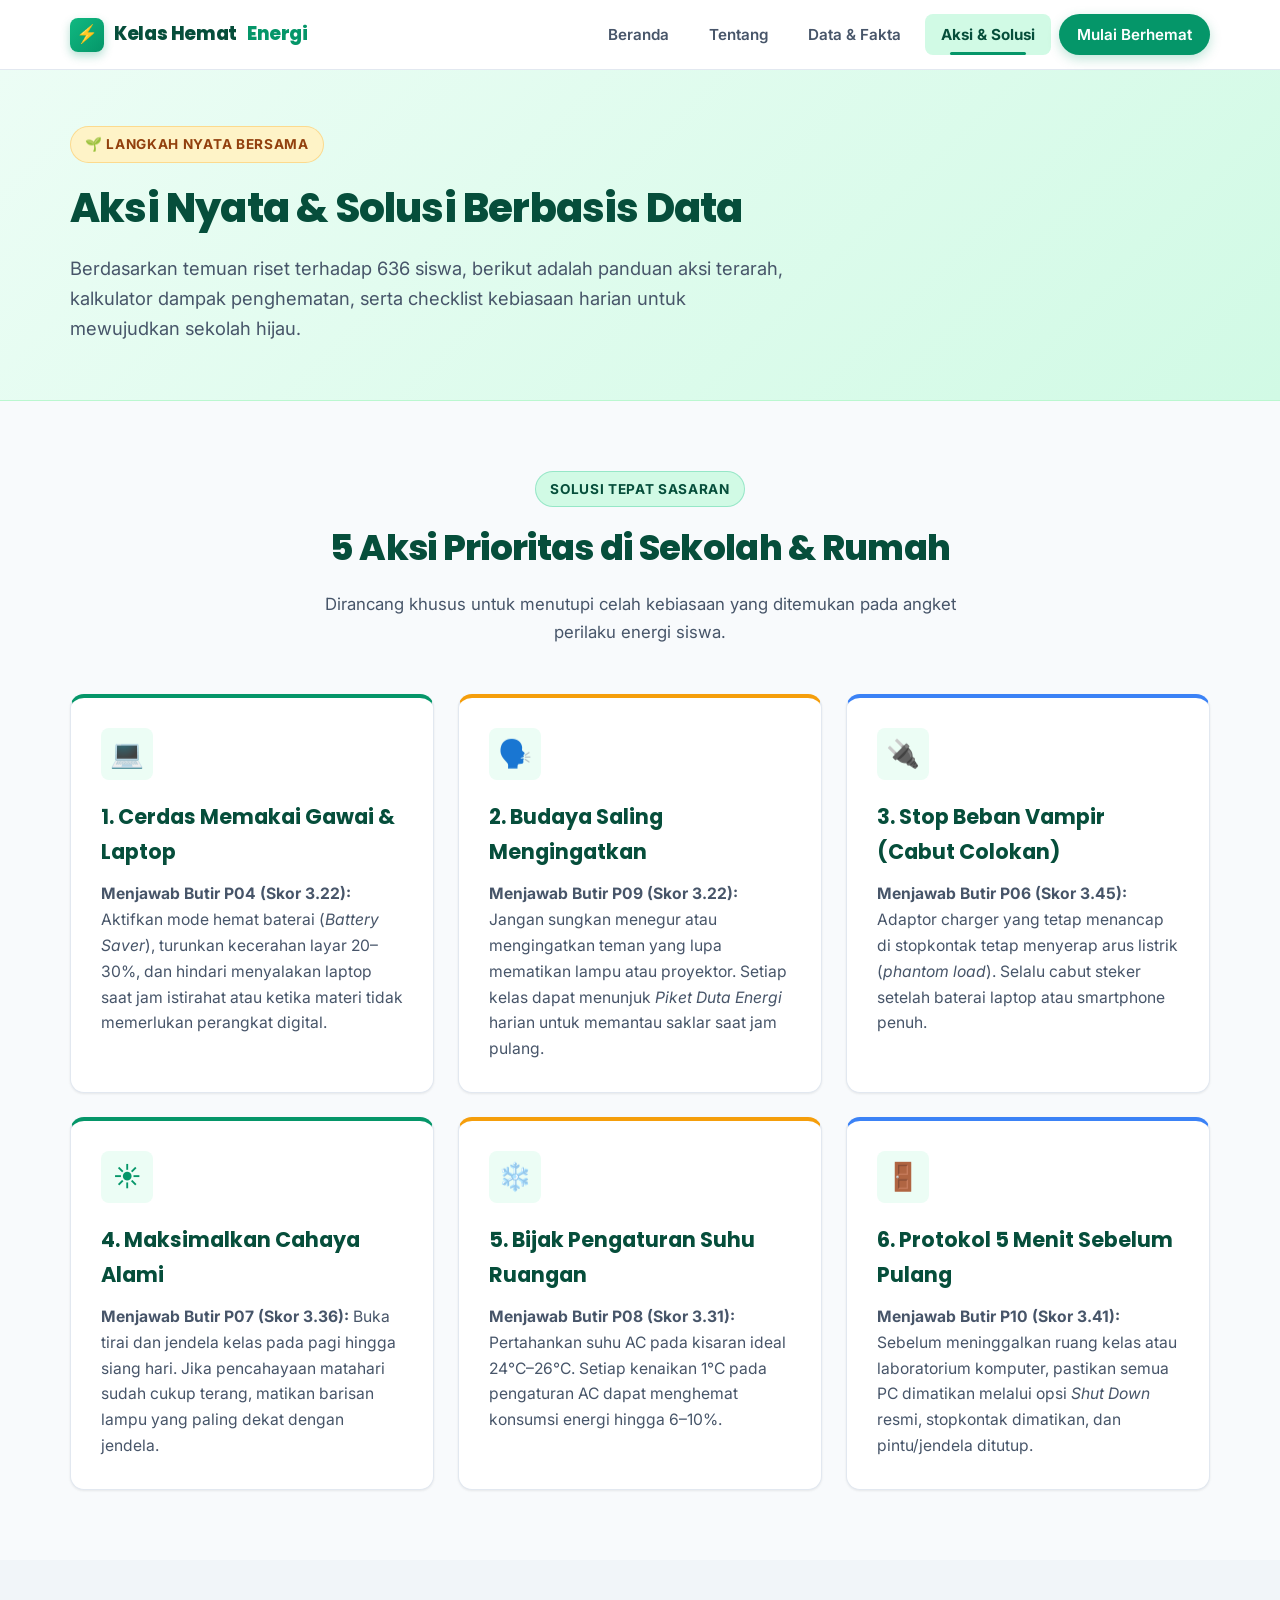
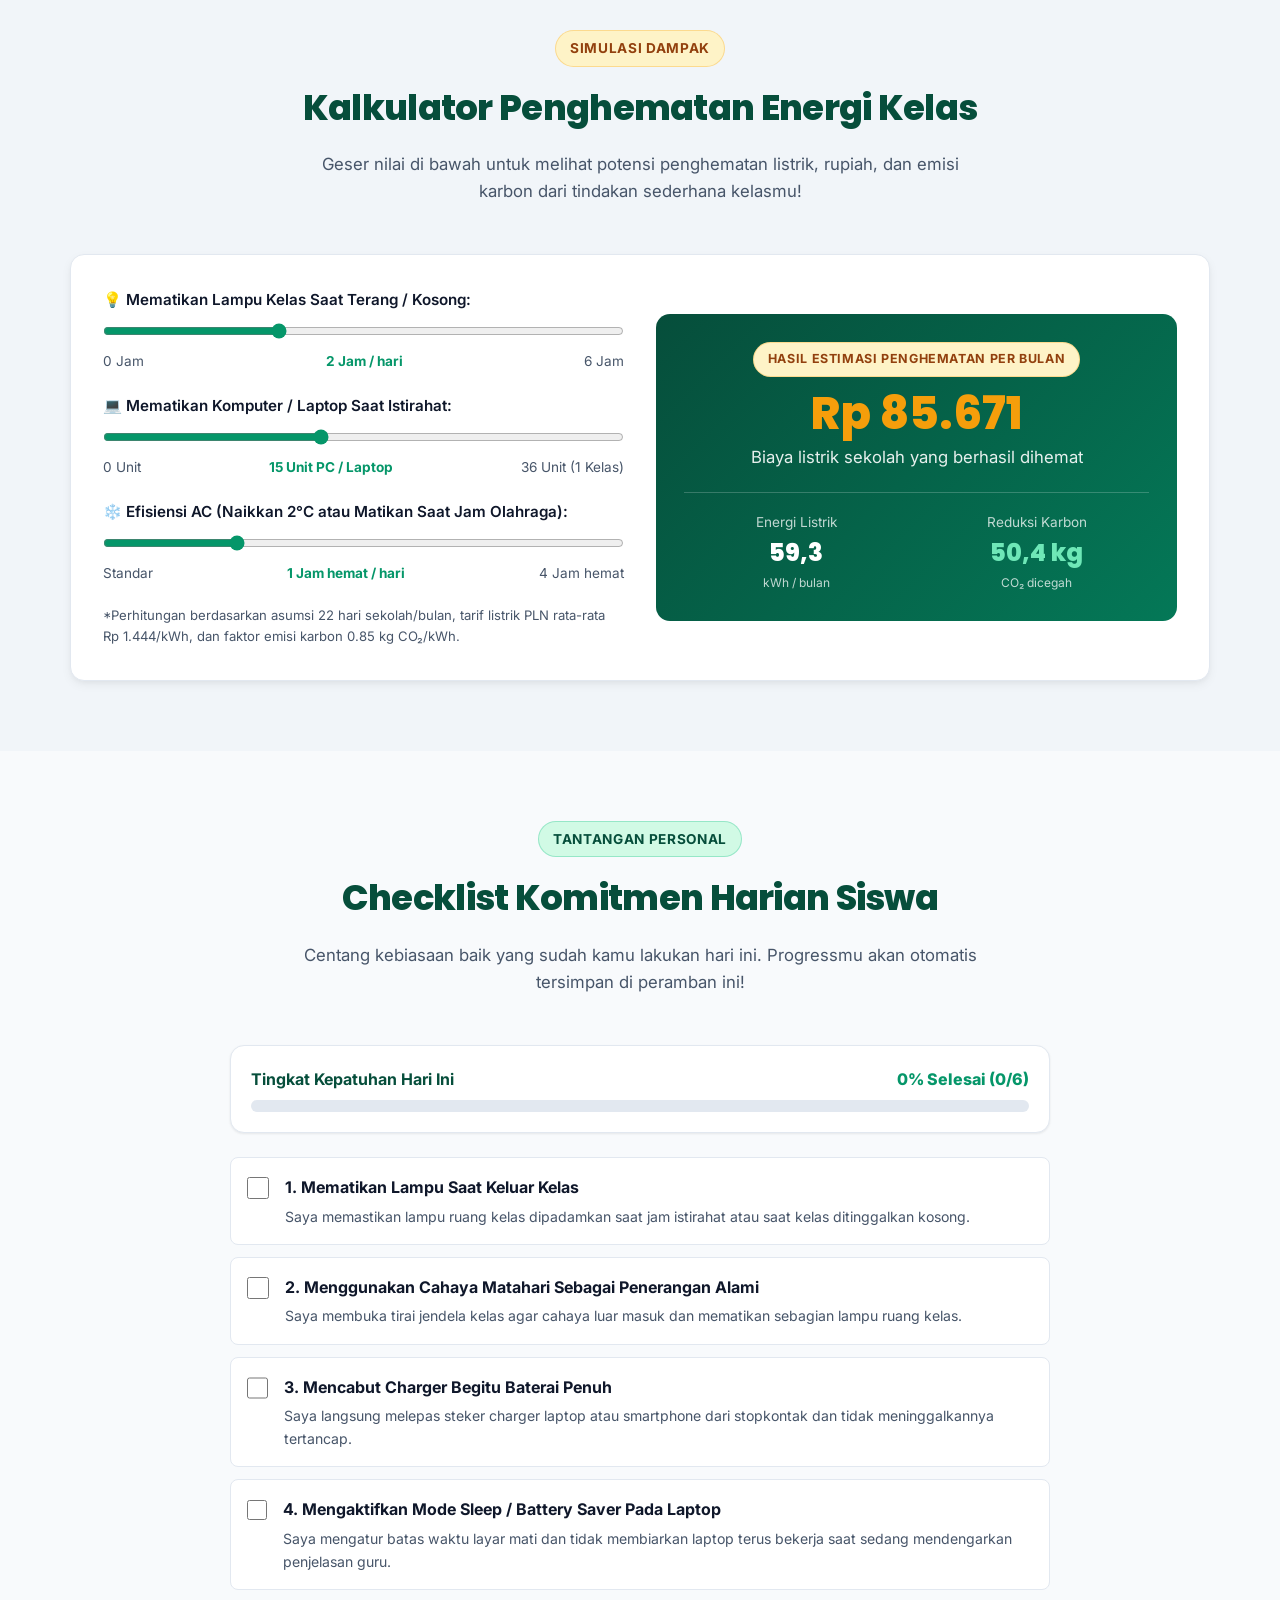
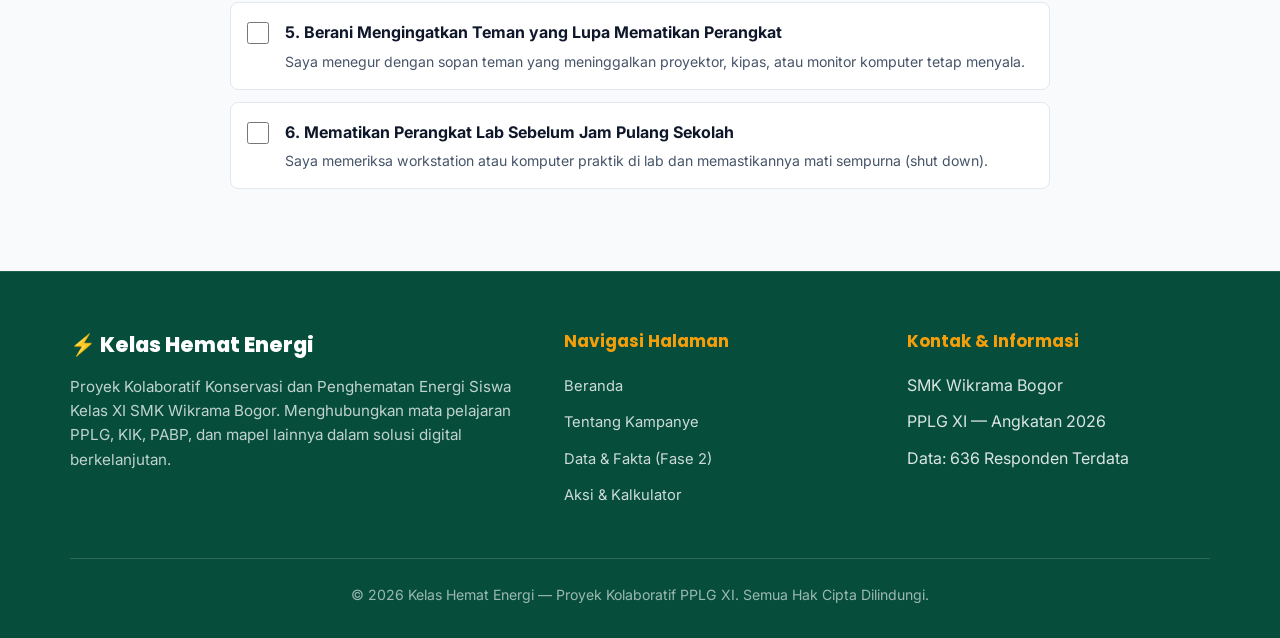
==== aksi.html @ db43626a "fase 2: integrasi visualisasi data angket dan upgrade UI/UX modern" ====
<!DOCTYPE html>
<html lang="id">
<head>
  <meta charset="UTF-8" />
  <meta name="viewport" content="width=device-width, initial-scale=1.0" />
  <title>Aksi & Solusi Nyata | Kelas Hemat Energi</title>
  <link rel="stylesheet" href="css/style.css" />
  <link rel="preconnect" href="https://fonts.googleapis.com" />
  <link rel="preconnect" href="https://fonts.gstatic.com" crossorigin />
  <link href="https://fonts.googleapis.com/css2?family=Poppins:wght@600;700;800&family=Inter:wght@400;500;600;700&display=swap" rel="stylesheet" />
</head>
<body>
  <!-- Header / Navbar -->
  <header class="navbar">
    <div class="container navbar-inner">
      <a href="index.html" class="logo">
        <span class="logo-badge">⚡</span>
        Kelas Hemat <span>Energi</span>
      </a>

      <button class="menu-toggle" id="menuToggle" aria-label="Buka navigasi" aria-expanded="false">☰</button>

      <nav class="nav-menu" id="navMenu">
        <a href="index.html">Beranda</a>
        <a href="tentang.html">Tentang</a>
        <a href="data.html">Data & Fakta</a>
        <a href="aksi.html" class="active">Aksi & Solusi</a>
        <a href="aksi.html" class="nav-cta">Mulai Berhemat</a>
      </nav>
    </div>
  </header>

  <main>
    <!-- Page Header -->
    <section class="page-header">
      <div class="container">
        <span class="badge badge-yellow" style="margin-bottom: 12px;">🌱 Langkah Nyata Bersama</span>
        <h1>Aksi Nyata & Solusi Berbasis Data</h1>
        <p>
          Berdasarkan temuan riset terhadap 636 siswa, berikut adalah panduan aksi terarah, kalkulator dampak penghematan, serta checklist kebiasaan harian untuk mewujudkan sekolah hijau.
        </p>
      </div>
    </section>

    <!-- Section 1: Rekomendasi Terarah Berbasis Data -->
    <section class="section">
      <div class="container">
        <div class="section-header">
          <span class="badge badge-green">Solusi Tepat Sasaran</span>
          <h2>5 Aksi Prioritas di Sekolah & Rumah</h2>
          <p>Dirancang khusus untuk menutupi celah kebiasaan yang ditemukan pada angket perilaku energi siswa.</p>
        </div>

        <div class="cards-grid">
          <!-- Card 1 (Fokus P04) -->
          <div class="card card-top-accent">
            <div class="card-icon">💻</div>
            <h3>1. Cerdas Memakai Gawai & Laptop</h3>
            <p>
              <strong>Menjawab Butir P04 (Skor 3.22):</strong> Aktifkan mode hemat baterai (<em>Battery Saver</em>), turunkan kecerahan layar 20–30%, dan hindari menyalakan laptop saat jam istirahat atau ketika materi tidak memerlukan perangkat digital.
            </p>
          </div>

          <!-- Card 2 (Fokus P09) -->
          <div class="card card-top-accent accent-yellow">
            <div class="card-icon">🗣️</div>
            <h3>2. Budaya Saling Mengingatkan</h3>
            <p>
              <strong>Menjawab Butir P09 (Skor 3.22):</strong> Jangan sungkan menegur atau mengingatkan teman yang lupa mematikan lampu atau proyektor. Setiap kelas dapat menunjuk <em>Piket Duta Energi</em> harian untuk memantau saklar saat jam pulang.
            </p>
          </div>

          <!-- Card 3 (Fokus P06) -->
          <div class="card card-top-accent accent-blue">
            <div class="card-icon">🔌</div>
            <h3>3. Stop Beban Vampir (Cabut Colokan)</h3>
            <p>
              <strong>Menjawab Butir P06 (Skor 3.45):</strong> Adaptor charger yang tetap menancap di stopkontak tetap menyerap arus listrik (<em>phantom load</em>). Selalu cabut steker setelah baterai laptop atau smartphone penuh.
            </p>
          </div>

          <!-- Card 4 (Fokus P07 & P03) -->
          <div class="card card-top-accent">
            <div class="card-icon">☀️</div>
            <h3>4. Maksimalkan Cahaya Alami</h3>
            <p>
              <strong>Menjawab Butir P07 (Skor 3.36):</strong> Buka tirai dan jendela kelas pada pagi hingga siang hari. Jika pencahayaan matahari sudah cukup terang, matikan barisan lampu yang paling dekat dengan jendela.
            </p>
          </div>

          <!-- Card 5 (Fokus P08) -->
          <div class="card card-top-accent accent-yellow">
            <div class="card-icon">❄️</div>
            <h3>5. Bijak Pengaturan Suhu Ruangan</h3>
            <p>
              <strong>Menjawab Butir P08 (Skor 3.31):</strong> Pertahankan suhu AC pada kisaran ideal 24°C–26°C. Setiap kenaikan 1°C pada pengaturan AC dapat menghemat konsumsi energi hingga 6–10%.
            </p>
          </div>

          <!-- Card 6 (Fokus P10 & Lab) -->
          <div class="card card-top-accent accent-blue">
            <div class="card-icon">🚪</div>
            <h3>6. Protokol 5 Menit Sebelum Pulang</h3>
            <p>
              <strong>Menjawab Butir P10 (Skor 3.41):</strong> Sebelum meninggalkan ruang kelas atau laboratorium komputer, pastikan semua PC dimatikan melalui opsi <em>Shut Down</em> resmi, stopkontak dimatikan, dan pintu/jendela ditutup.
            </p>
          </div>
        </div>
      </div>
    </section>

    <!-- Section 2: Interactive Energy Calculator -->
    <section class="section section-alt">
      <div class="container">
        <div class="section-header">
          <span class="badge badge-yellow">Simulasi Dampak</span>
          <h2>Kalkulator Penghematan Energi Kelas</h2>
          <p>Geser nilai di bawah untuk melihat potensi penghematan listrik, rupiah, dan emisi karbon dari tindakan sederhana kelasmu!</p>
        </div>

        <div class="calc-card">
          <div class="calc-grid">
            <!-- Controls Column -->
            <div>
              <div class="calc-input-group">
                <label for="calcLampu">
                  💡 Mematikan Lampu Kelas Saat Terang / Kosong:
                </label>
                <input type="range" id="calcLampu" min="0" max="6" value="2" step="1" />
                <div class="calc-range-val">
                  <span>0 Jam</span>
                  <span id="valLampu" class="font-bold" style="color: var(--primary);">2 Jam / hari</span>
                  <span>6 Jam</span>
                </div>
              </div>

              <div class="calc-input-group">
                <label for="calcPC">
                  💻 Mematikan Komputer / Laptop Saat Istirahat:
                </label>
                <input type="range" id="calcPC" min="0" max="36" value="15" step="1" />
                <div class="calc-range-val">
                  <span>0 Unit</span>
                  <span id="valPC" class="font-bold" style="color: var(--primary);">15 Unit PC / Laptop</span>
                  <span>36 Unit (1 Kelas)</span>
                </div>
              </div>

              <div class="calc-input-group">
                <label for="calcAC">
                  ❄️ Efisiensi AC (Naikkan 2°C atau Matikan Saat Jam Olahraga):
                </label>
                <input type="range" id="calcAC" min="0" max="4" value="1" step="1" />
                <div class="calc-range-val">
                  <span>Standar</span>
                  <span id="valAC" class="font-bold" style="color: var(--primary);">1 Jam hemat / hari</span>
                  <span>4 Jam hemat</span>
                </div>
              </div>

              <p style="font-size: 0.82rem; color: var(--text-muted); margin-top: 14px;">
                *Perhitungan berdasarkan asumsi 22 hari sekolah/bulan, tarif listrik PLN rata-rata Rp 1.444/kWh, dan faktor emisi karbon 0.85 kg CO₂/kWh.
              </p>
            </div>

            <!-- Result Box -->
            <div class="calc-result-box">
              <span class="badge badge-yellow" style="font-size: 0.78rem;">Hasil Estimasi Penghematan Per Bulan</span>
              <div class="big-val" id="resRupiah">Rp 120.000</div>
              <p style="color: rgba(255,255,255,0.9); font-size: 1.05rem; margin-bottom: 20px;">Biaya listrik sekolah yang berhasil dihemat</p>

              <div style="display: grid; grid-template-columns: 1fr 1fr; gap: 16px; border-top: 1px solid rgba(255,255,255,0.2); padding-top: 18px;">
                <div>
                  <div style="font-size: 0.85rem; color: rgba(255,255,255,0.75);">Energi Listrik</div>
                  <div id="resKwh" style="font-family: var(--font-heading); font-size: 1.5rem; font-weight: 800; color: #fff;">83.1</div>
                  <div style="font-size: 0.75rem; color: rgba(255,255,255,0.75);">kWh / bulan</div>
                </div>
                <div>
                  <div style="font-size: 0.85rem; color: rgba(255,255,255,0.75);">Reduksi Karbon</div>
                  <div id="resCo2" style="font-family: var(--font-heading); font-size: 1.5rem; font-weight: 800; color: #6ee7b7;">70.6 kg</div>
                  <div style="font-size: 0.75rem; color: rgba(255,255,255,0.75);">CO₂ dicegah</div>
                </div>
              </div>
            </div>
          </div>
        </div>
      </div>
    </section>

    <!-- Section 3: Interactive Checklist Harian -->
    <section class="section">
      <div class="container" style="max-width: 820px;">
        <div class="section-header">
          <span class="badge badge-green">Tantangan Personal</span>
          <h2>Checklist Komitmen Harian Siswa</h2>
          <p>Centang kebiasaan baik yang sudah kamu lakukan hari ini. Progressmu akan otomatis tersimpan di peramban ini!</p>
        </div>

        <!-- Progress Tracker Bar -->
        <div style="background: var(--bg-card); padding: 20px; border-radius: var(--radius-md); border: 1px solid var(--border); box-shadow: var(--shadow-sm); margin-bottom: 24px;">
          <div style="display: flex; justify-content: space-between; align-items: center; margin-bottom: 8px;">
            <span style="font-weight: 700; color: var(--primary-dark);">Tingkat Kepatuhan Hari Ini</span>
            <span id="checklistPercent" style="font-weight: 800; color: var(--primary);">0% Selesai (0/6)</span>
          </div>
          <div style="background: #e2e8f0; height: 12px; border-radius: 999px; overflow: hidden;">
            <div id="checklistProgress" style="background: linear-gradient(90deg, #10b981, #059669); height: 100%; width: 0%; transition: width 0.4s ease;"></div>
          </div>
        </div>

        <!-- Checklist List -->
        <div class="checklist-item">
          <input type="checkbox" id="chk1" aria-label="Checklist 1" />
          <div class="checklist-text">
            <h4>1. Mematikan Lampu Saat Keluar Kelas</h4>
            <p>Saya memastikan lampu ruang kelas dipadamkan saat jam istirahat atau saat kelas ditinggalkan kosong.</p>
          </div>
        </div>

        <div class="checklist-item">
          <input type="checkbox" id="chk2" aria-label="Checklist 2" />
          <div class="checklist-text">
            <h4>2. Menggunakan Cahaya Matahari Sebagai Penerangan Alami</h4>
            <p>Saya membuka tirai jendela kelas agar cahaya luar masuk dan mematikan sebagian lampu ruang kelas.</p>
          </div>
        </div>

        <div class="checklist-item">
          <input type="checkbox" id="chk3" aria-label="Checklist 3" />
          <div class="checklist-text">
            <h4>3. Mencabut Charger Begitu Baterai Penuh</h4>
            <p>Saya langsung melepas steker charger laptop atau smartphone dari stopkontak dan tidak meninggalkannya tertancap.</p>
          </div>
        </div>

        <div class="checklist-item">
          <input type="checkbox" id="chk4" aria-label="Checklist 4" />
          <div class="checklist-text">
            <h4>4. Mengaktifkan Mode Sleep / Battery Saver Pada Laptop</h4>
            <p>Saya mengatur batas waktu layar mati dan tidak membiarkan laptop terus bekerja saat sedang mendengarkan penjelasan guru.</p>
          </div>
        </div>

        <div class="checklist-item">
          <input type="checkbox" id="chk5" aria-label="Checklist 5" />
          <div class="checklist-text">
            <h4>5. Berani Mengingatkan Teman yang Lupa Mematikan Perangkat</h4>
            <p>Saya menegur dengan sopan teman yang meninggalkan proyektor, kipas, atau monitor komputer tetap menyala.</p>
          </div>
        </div>

        <div class="checklist-item">
          <input type="checkbox" id="chk6" aria-label="Checklist 6" />
          <div class="checklist-text">
            <h4>6. Mematikan Perangkat Lab Sebelum Jam Pulang Sekolah</h4>
            <p>Saya memeriksa workstation atau komputer praktik di lab dan memastikannya mati sempurna (shut down).</p>
          </div>
        </div>
      </div>
    </section>
  </main>

  <!-- Footer -->
  <footer class="footer">
    <div class="container">
      <div class="footer-grid">
        <div class="footer-brand">
          <h3>⚡ Kelas Hemat Energi</h3>
          <p>
            Proyek Kolaboratif Konservasi dan Penghematan Energi Siswa Kelas XI SMK Wikrama Bogor.
            Menghubungkan mata pelajaran PPLG, KIK, PABP, dan mapel lainnya dalam solusi digital berkelanjutan.
          </p>
        </div>

        <div class="footer-links">
          <h4>Navigasi Halaman</h4>
          <ul>
            <li><a href="index.html">Beranda</a></li>
            <li><a href="tentang.html">Tentang Kampanye</a></li>
            <li><a href="data.html">Data & Fakta (Fase 2)</a></li>
            <li><a href="aksi.html">Aksi & Kalkulator</a></li>
          </ul>
        </div>

        <div class="footer-links">
          <h4>Kontak & Informasi</h4>
          <ul>
            <li><span style="opacity: 0.85;">SMK Wikrama Bogor</span></li>
            <li><span style="opacity: 0.85;">PPLG XI — Angkatan 2026</span></li>
            <li><span style="opacity: 0.85;">Data: 636 Responden Terdata</span></li>
          </ul>
        </div>
      </div>

      <div class="footer-bottom">
        <p>&copy; 2026 Kelas Hemat Energi — Proyek Kolaboratif PPLG XI. Semua Hak Cipta Dilindungi.</p>
      </div>
    </div>
  </footer>

  <!-- Scripts -->
  <script src="js/script.js"></script>
</body>
</html>
---- css/style.css ----
/* ==========================================================================
   KELAS HEMAT ENERGI - STYLE SYSTEM (FASE 2)
   Modern, Responsive & Accessible UI
   ========================================================================== */

:root {
  --primary: #059669;
  --primary-hover: #047857;
  --primary-dark: #064e3b;
  --primary-light: #d1fae5;
  --primary-ultra-light: #ecfdf5;

  --accent: #f59e0b;
  --accent-hover: #d97706;
  --accent-light: #fef3c7;

  --sangat-baik: #10b981;
  --baik: #3b82f6;
  --cukup: #f59e0b;
  --kurang: #ef4444;

  --bg-page: #f8fafc;
  --bg-card: #ffffff;
  --bg-surface: #f1f5f9;

  --text-main: #0f172a;
  --text-muted: #475569;
  --text-light: #94a3b8;
  --text-white: #ffffff;

  --border: #e2e8f0;
  --border-focus: #10b981;

  --radius-sm: 8px;
  --radius-md: 14px;
  --radius-lg: 20px;
  --radius-full: 9999px;

  --shadow-sm: 0 1px 3px rgba(0, 0, 0, 0.05), 0 1px 2px rgba(0, 0, 0, 0.03);
  --shadow-md: 0 4px 12px -2px rgba(0, 0, 0, 0.08), 0 2px 6px -2px rgba(0, 0, 0, 0.04);
  --shadow-lg: 0 12px 28px -4px rgba(0, 0, 0, 0.12), 0 4px 12px -2px rgba(0, 0, 0, 0.05);
  --shadow-glow: 0 0 25px rgba(16, 185, 129, 0.25);

  --font-heading: 'Poppins', -apple-system, BlinkMacSystemFont, 'Segoe UI', Roboto, sans-serif;
  --font-body: 'Inter', -apple-system, BlinkMacSystemFont, 'Segoe UI', Roboto, sans-serif;
  --transition: all 0.25s cubic-bezier(0.16, 1, 0.3, 1);
}

/* Base Reset */
*, *::before, *::after {
  box-sizing: border-box;
  margin: 0;
  padding: 0;
}

html {
  scroll-behavior: smooth;
}

body {
  font-family: var(--font-body);
  color: var(--text-main);
  background-color: var(--bg-page);
  line-height: 1.65;
  -webkit-font-smoothing: antialiased;
  min-height: 100vh;
  display: flex;
  flex-direction: column;
}

main {
  flex: 1;
}

img, svg {
  max-width: 100%;
  display: block;
}

a {
  color: inherit;
  text-decoration: none;
}

/* Layout Utilities */
.container {
  width: min(1140px, 92%);
  margin: 0 auto;
}

.text-center { text-align: center; }
.text-right { text-align: right; }
.text-muted { color: var(--text-muted); }
.font-bold { font-weight: 700; }

/* Navbar */
.navbar {
  position: sticky;
  top: 0;
  background: rgba(255, 255, 255, 0.94);
  backdrop-filter: blur(12px);
  -webkit-backdrop-filter: blur(12px);
  border-bottom: 1px solid var(--border);
  z-index: 1000;
  transition: var(--transition);
}

.navbar-inner {
  display: flex;
  align-items: center;
  justify-content: space-between;
  padding: 14px 0;
}

.logo {
  display: flex;
  align-items: center;
  gap: 10px;
  font-family: var(--font-heading);
  font-weight: 800;
  font-size: 1.15rem;
  color: var(--primary-dark);
  letter-spacing: -0.02em;
}

.logo-badge {
  display: inline-flex;
  align-items: center;
  justify-content: center;
  width: 34px;
  height: 34px;
  background: linear-gradient(135deg, #10b981, #059669);
  color: #fff;
  border-radius: var(--radius-sm);
  font-size: 1.1rem;
  box-shadow: 0 4px 10px rgba(5, 150, 105, 0.3);
}

.logo span {
  color: var(--primary);
}

.nav-menu {
  display: flex;
  align-items: center;
  gap: 8px;
}

.nav-menu a {
  font-weight: 600;
  font-size: 0.95rem;
  color: var(--text-muted);
  padding: 8px 16px;
  border-radius: var(--radius-sm);
  transition: var(--transition);
  position: relative;
}

.nav-menu a:hover {
  color: var(--primary-dark);
  background: var(--primary-ultra-light);
}

.nav-menu a.active {
  color: var(--primary-dark);
  background: var(--primary-light);
  font-weight: 700;
}

.nav-menu a.active::after {
  content: '';
  position: absolute;
  bottom: 0px;
  left: 20%;
  right: 20%;
  height: 3px;
  background: var(--primary);
  border-radius: var(--radius-full);
}

.nav-cta {
  background: var(--primary) !important;
  color: #fff !important;
  padding: 8px 18px !important;
  border-radius: var(--radius-full) !important;
  box-shadow: 0 4px 12px rgba(5, 150, 105, 0.25);
}

.nav-cta:hover {
  background: var(--primary-hover) !important;
  transform: translateY(-1px);
}

.menu-toggle {
  display: none;
  background: transparent;
  border: none;
  font-size: 1.6rem;
  color: var(--text-main);
  cursor: pointer;
  padding: 4px;
  border-radius: var(--radius-sm);
}

/* Buttons & Badges */
.btn {
  display: inline-flex;
  align-items: center;
  justify-content: center;
  gap: 8px;
  padding: 12px 24px;
  border-radius: var(--radius-md);
  font-family: var(--font-heading);
  font-weight: 700;
  font-size: 0.98rem;
  cursor: pointer;
  transition: var(--transition);
  border: 2px solid transparent;
}

.btn:active {
  transform: scale(0.98);
}

.btn-primary {
  background: var(--accent);
  color: var(--primary-dark);
  box-shadow: 0 4px 14px rgba(245, 158, 11, 0.35);
}

.btn-primary:hover {
  background: var(--accent-hover);
  color: #fff;
  transform: translateY(-2px);
  box-shadow: 0 6px 20px rgba(245, 158, 11, 0.45);
}

.btn-secondary {
  background: var(--primary);
  color: #fff;
  box-shadow: 0 4px 14px rgba(5, 150, 105, 0.35);
}

.btn-secondary:hover {
  background: var(--primary-hover);
  transform: translateY(-2px);
}

.btn-outline {
  border-color: rgba(255, 255, 255, 0.85);
  color: #fff;
  background: rgba(255, 255, 255, 0.1);
  backdrop-filter: blur(4px);
}

.btn-outline:hover {
  background: #fff;
  color: var(--primary-dark);
  transform: translateY(-2px);
}

.btn-outline-dark {
  border-color: var(--border);
  color: var(--text-main);
  background: var(--bg-card);
}

.btn-outline-dark:hover {
  border-color: var(--primary);
  color: var(--primary);
  background: var(--primary-ultra-light);
}

.badge {
  display: inline-flex;
  align-items: center;
  gap: 6px;
  padding: 6px 14px;
  border-radius: var(--radius-full);
  font-size: 0.85rem;
  font-weight: 700;
  text-transform: uppercase;
  letter-spacing: 0.05em;
}

.badge-yellow {
  background: var(--accent-light);
  color: #92400e;
  border: 1px solid rgba(245, 158, 11, 0.3);
}

.badge-green {
  background: var(--primary-light);
  color: var(--primary-dark);
  border: 1px solid rgba(16, 185, 129, 0.3);
}

.badge-blue {
  background: #dbeafe;
  color: #1e40af;
}

.badge-red {
  background: #fee2e2;
  color: #991b1b;
}

/* Hero Section */
.hero {
  position: relative;
  background: linear-gradient(135deg, #064e3b 0%, #047857 60%, #059669 100%);
  color: var(--text-white);
  padding: 80px 0 90px;
  overflow: hidden;
}

.hero::before {
  content: '';
  position: absolute;
  top: -20%;
  right: -10%;
  width: 500px;
  height: 500px;
  background: radial-gradient(circle, rgba(254, 240, 138, 0.15) 0%, rgba(254, 240, 138, 0) 70%);
  border-radius: 50%;
  pointer-events: none;
}

.hero-inner {
  display: grid;
  grid-template-columns: 1.15fr 0.85fr;
  gap: 48px;
  align-items: center;
  position: relative;
  z-index: 2;
}

.hero h1 {
  font-family: var(--font-heading);
  font-size: clamp(2.2rem, 4.2vw, 3.4rem);
  font-weight: 800;
  line-height: 1.18;
  letter-spacing: -0.03em;
  margin: 16px 0 20px;
}

.hero h1 span {
  color: var(--accent);
  text-shadow: 0 0 25px rgba(245, 158, 11, 0.35);
}

.hero p {
  font-size: 1.1rem;
  color: rgba(255, 255, 255, 0.9);
  line-height: 1.7;
  margin-bottom: 28px;
}

.hero-buttons {
  display: flex;
  gap: 14px;
  flex-wrap: wrap;
}

.hero-image {
  position: relative;
  border-radius: var(--radius-lg);
  overflow: hidden;
  box-shadow: var(--shadow-lg);
  border: 3px solid rgba(255, 255, 255, 0.2);
  background: rgba(255, 255, 255, 0.05);
  backdrop-filter: blur(8px);
  transition: var(--transition);
}

.hero-image:hover {
  transform: translateY(-4px);
  box-shadow: 0 20px 40px rgba(0, 0, 0, 0.3);
}

.hero-image img, .hero-image svg {
  width: 100%;
  height: auto;
  object-fit: cover;
}

/* Quick Stats Bar */
.quick-stats-bar {
  background: var(--bg-card);
  margin-top: -35px;
  position: relative;
  z-index: 10;
  border-radius: var(--radius-md);
  box-shadow: var(--shadow-md);
  border: 1px solid var(--border);
  padding: 24px;
}

.quick-stats-grid {
  display: grid;
  grid-template-columns: repeat(4, 1fr);
  gap: 20px;
  divide-x: 1px solid var(--border);
}

.quick-stat-item {
  display: flex;
  align-items: center;
  gap: 16px;
  padding: 0 16px;
}

.quick-stat-icon {
  width: 48px;
  height: 48px;
  border-radius: var(--radius-sm);
  display: flex;
  align-items: center;
  justify-content: center;
  font-size: 1.5rem;
  background: var(--primary-ultra-light);
  color: var(--primary);
  flex-shrink: 0;
}

.quick-stat-data .val {
  font-family: var(--font-heading);
  font-size: 1.5rem;
  font-weight: 800;
  color: var(--text-main);
  line-height: 1.2;
}

.quick-stat-data .lbl {
  font-size: 0.85rem;
  color: var(--text-muted);
  font-weight: 500;
}

/* Standard Section */
.section {
  padding: 70px 0;
}

.section-alt {
  background-color: var(--bg-surface);
}

.section-header {
  text-align: center;
  max-width: 680px;
  margin: 0 auto 48px;
}

.section-header h2 {
  font-family: var(--font-heading);
  font-size: 2.2rem;
  font-weight: 800;
  color: var(--primary-dark);
  margin: 12px 0 14px;
  letter-spacing: -0.02em;
}

.section-header p {
  color: var(--text-muted);
  font-size: 1.05rem;
}

/* Cards & Grids */
.cards-grid {
  display: grid;
  grid-template-columns: repeat(3, 1fr);
  gap: 24px;
}

.card {
  background: var(--bg-card);
  border-radius: var(--radius-md);
  padding: 30px;
  border: 1px solid var(--border);
  box-shadow: var(--shadow-sm);
  transition: var(--transition);
  position: relative;
  display: flex;
  flex-direction: column;
}

.card:hover {
  transform: translateY(-4px);
  box-shadow: var(--shadow-lg);
  border-color: rgba(16, 185, 129, 0.4);
}

.card-top-accent {
  border-top: 4px solid var(--primary);
}

.card-top-accent.accent-yellow { border-top-color: var(--accent); }
.card-top-accent.accent-blue { border-top-color: var(--baik); }

.card-icon {
  width: 52px;
  height: 52px;
  border-radius: var(--radius-sm);
  background: var(--primary-ultra-light);
  color: var(--primary);
  display: flex;
  align-items: center;
  justify-content: center;
  font-size: 1.7rem;
  margin-bottom: 20px;
}

.card h3 {
  font-family: var(--font-heading);
  font-size: 1.3rem;
  color: var(--primary-dark);
  margin-bottom: 12px;
  font-weight: 700;
}

.card p {
  color: var(--text-muted);
  font-size: 0.98rem;
  line-height: 1.65;
}

/* Page Header (Subpages) */
.page-header {
  background: linear-gradient(135deg, #ecfdf5 0%, #d1fae5 100%);
  border-bottom: 1px solid #bbf7d0;
  padding: 56px 0;
  position: relative;
}

.page-header h1 {
  font-family: var(--font-heading);
  font-size: 2.5rem;
  color: var(--primary-dark);
  font-weight: 800;
  letter-spacing: -0.02em;
  margin-bottom: 12px;
}

.page-header p {
  font-size: 1.15rem;
  color: var(--text-muted);
  max-width: 720px;
}

/* Tabs Component */
.tabs-nav {
  display: flex;
  gap: 10px;
  border-bottom: 2px solid var(--border);
  margin-bottom: 32px;
  overflow-x: auto;
  padding-bottom: 2px;
  scrollbar-width: thin;
}

.tab-btn {
  display: inline-flex;
  align-items: center;
  gap: 8px;
  padding: 12px 20px;
  background: transparent;
  border: none;
  font-family: var(--font-heading);
  font-size: 0.95rem;
  font-weight: 600;
  color: var(--text-muted);
  cursor: pointer;
  border-radius: var(--radius-sm) var(--radius-sm) 0 0;
  position: relative;
  white-space: nowrap;
  transition: var(--transition);
}

.tab-btn:hover {
  color: var(--primary-dark);
  background: var(--primary-ultra-light);
}

.tab-btn.active {
  color: var(--primary);
  font-weight: 700;
}

.tab-btn.active::after {
  content: '';
  position: absolute;
  bottom: -2px;
  left: 0;
  right: 0;
  height: 3px;
  background: var(--primary);
  border-radius: var(--radius-full);
}

.tab-pane {
  display: none;
  animation: fadeIn 0.3s ease;
}

.tab-pane.active {
  display: block;
}

@keyframes fadeIn {
  from { opacity: 0; transform: translateY(6px); }
  to { opacity: 1; transform: translateY(0); }
}

/* Likert Distribution Bar */
.likert-bar-container {
  margin-top: 14px;
}

.likert-bar {
  display: flex;
  height: 18px;
  border-radius: var(--radius-full);
  overflow: hidden;
  background: #e2e8f0;
  box-shadow: inset 0 1px 2px rgba(0,0,0,0.1);
}

.likert-segment {
  height: 100%;
  transition: width 0.5s ease;
  position: relative;
}

.seg-1 { background-color: var(--kurang); }
.seg-2 { background-color: var(--cukup); }
.seg-3 { background-color: var(--baik); }
.seg-4 { background-color: var(--sangat-baik); }

.likert-legend {
  display: flex;
  gap: 16px;
  flex-wrap: wrap;
  margin-top: 10px;
  font-size: 0.8rem;
  color: var(--text-muted);
}

.likert-legend-item {
  display: flex;
  align-items: center;
  gap: 6px;
}

.legend-dot {
  width: 10px;
  height: 10px;
  border-radius: 50%;
  display: inline-block;
}

/* Butir Card */
.butir-card {
  background: var(--bg-card);
  border-radius: var(--radius-md);
  padding: 24px;
  border: 1px solid var(--border);
  box-shadow: var(--shadow-sm);
  margin-bottom: 20px;
  transition: var(--transition);
}

.butir-card:hover {
  border-color: rgba(5, 150, 105, 0.4);
  box-shadow: var(--shadow-md);
}

.butir-card-header {
  display: flex;
  justify-content: space-between;
  align-items: flex-start;
  gap: 16px;
  margin-bottom: 12px;
}

.butir-code {
  font-family: var(--font-heading);
  font-weight: 800;
  font-size: 0.9rem;
  padding: 4px 10px;
  background: var(--primary-ultra-light);
  color: var(--primary-dark);
  border-radius: var(--radius-sm);
  border: 1px solid var(--primary-light);
}

.butir-title {
  font-weight: 700;
  font-size: 1.1rem;
  color: var(--text-main);
  flex: 1;
}

.butir-score {
  text-align: right;
  flex-shrink: 0;
}

.butir-score .score-num {
  font-family: var(--font-heading);
  font-size: 1.45rem;
  font-weight: 800;
  color: var(--primary-dark);
  line-height: 1;
}

.butir-score .score-cat {
  font-size: 0.75rem;
  font-weight: 700;
  text-transform: uppercase;
}

.butir-question {
  color: var(--text-muted);
  font-size: 0.95rem;
  font-style: italic;
  margin-bottom: 14px;
  padding-left: 12px;
  border-left: 3px solid var(--primary-light);
}

/* Data Table */
.table-wrapper {
  background: var(--bg-card);
  border-radius: var(--radius-md);
  border: 1px solid var(--border);
  overflow-x: auto;
  box-shadow: var(--shadow-sm);
}

.data-table {
  width: 100%;
  border-collapse: collapse;
  text-align: left;
  font-size: 0.92rem;
}

.data-table th {
  background: var(--bg-surface);
  color: var(--text-main);
  font-weight: 700;
  padding: 14px 16px;
  border-bottom: 2px solid var(--border);
  white-space: nowrap;
}

.data-table td {
  padding: 14px 16px;
  border-bottom: 1px solid var(--border);
  color: var(--text-muted);
  vertical-align: middle;
}

.data-table tr:hover td {
  background-color: var(--primary-ultra-light);
}

.data-table tr:last-child td {
  border-bottom: none;
}

/* Search Box & Controls */
.controls-bar {
  display: flex;
  justify-content: space-between;
  align-items: center;
  gap: 16px;
  margin-bottom: 20px;
  flex-wrap: wrap;
}

.search-box {
  position: relative;
  flex: 1;
  max-width: 380px;
}

.search-box input {
  width: 100%;
  padding: 10px 16px 10px 38px;
  border: 1px solid var(--border);
  border-radius: var(--radius-sm);
  font-family: var(--font-body);
  font-size: 0.92rem;
  outline: none;
  transition: var(--transition);
}

.search-box input:focus {
  border-color: var(--primary);
  box-shadow: 0 0 0 3px rgba(16, 185, 129, 0.15);
}

.search-icon {
  position: absolute;
  left: 12px;
  top: 50%;
  transform: translateY(-50%);
  color: var(--text-light);
  font-size: 1rem;
}

.select-box select {
  padding: 10px 16px;
  border: 1px solid var(--border);
  border-radius: var(--radius-sm);
  background: var(--bg-card);
  font-family: var(--font-body);
  font-size: 0.92rem;
  color: var(--text-main);
  outline: none;
}

/* Insight Callout */
.insight-callout {
  background: linear-gradient(135deg, #f0fdf4 0%, #dcfce7 100%);
  border-left: 5px solid var(--primary);
  padding: 20px 24px;
  border-radius: 0 var(--radius-sm) var(--radius-sm) 0;
  margin-bottom: 24px;
  color: var(--primary-dark);
}

.insight-callout h4 {
  font-family: var(--font-heading);
  font-size: 1.1rem;
  margin-bottom: 6px;
  display: flex;
  align-items: center;
  gap: 8px;
}

.insight-callout p {
  color: var(--text-muted);
  font-size: 0.95rem;
}

/* Calculator & Action Cards */
.calc-card {
  background: var(--bg-card);
  border-radius: var(--radius-md);
  padding: 32px;
  border: 1px solid var(--border);
  box-shadow: var(--shadow-md);
}

.calc-grid {
  display: grid;
  grid-template-columns: 1fr 1fr;
  gap: 32px;
  align-items: center;
}

.calc-input-group {
  margin-bottom: 20px;
}

.calc-input-group label {
  display: block;
  font-weight: 600;
  font-size: 0.95rem;
  margin-bottom: 8px;
  color: var(--text-main);
}

.calc-input-group input[type="range"] {
  width: 100%;
  accent-color: var(--primary);
}

.calc-range-val {
  display: flex;
  justify-content: space-between;
  font-size: 0.85rem;
  color: var(--text-muted);
  margin-top: 4px;
}

.calc-result-box {
  background: linear-gradient(135deg, #064e3b, #047857);
  color: #fff;
  padding: 28px;
  border-radius: var(--radius-md);
  text-align: center;
}

.calc-result-box .big-val {
  font-family: var(--font-heading);
  font-size: 2.8rem;
  font-weight: 800;
  color: var(--accent);
  line-height: 1.1;
  margin: 12px 0 6px;
}

/* Checklist Items */
.checklist-item {
  display: flex;
  align-items: flex-start;
  gap: 16px;
  padding: 16px;
  background: var(--bg-card);
  border: 1px solid var(--border);
  border-radius: var(--radius-sm);
  margin-bottom: 12px;
  transition: var(--transition);
  cursor: pointer;
}

.checklist-item:hover {
  background: var(--primary-ultra-light);
  border-color: rgba(16, 185, 129, 0.4);
}

.checklist-item.checked {
  background: #f0fdf4;
  border-color: var(--primary);
}

.checklist-item input[type="checkbox"] {
  width: 22px;
  height: 22px;
  accent-color: var(--primary);
  margin-top: 3px;
  cursor: pointer;
}

.checklist-text h4 {
  font-size: 1rem;
  font-weight: 700;
  margin-bottom: 4px;
  color: var(--text-main);
}

.checklist-item.checked .checklist-text h4 {
  text-decoration: line-through;
  color: var(--text-muted);
}

.checklist-text p {
  font-size: 0.88rem;
  color: var(--text-muted);
}

/* Footer */
.footer {
  background: var(--primary-dark);
  color: #fff;
  padding: 56px 0 32px;
  margin-top: auto;
  border-top: 1px solid rgba(255, 255, 255, 0.1);
}

.footer-grid {
  display: grid;
  grid-template-columns: 1.5fr 1fr 1fr;
  gap: 40px;
  margin-bottom: 40px;
}

.footer-brand h3 {
  font-family: var(--font-heading);
  font-size: 1.3rem;
  font-weight: 800;
  color: #fff;
  margin-bottom: 12px;
  display: flex;
  align-items: center;
  gap: 8px;
}

.footer-brand p {
  color: rgba(255, 255, 255, 0.75);
  font-size: 0.95rem;
  line-height: 1.6;
}

.footer-links h4 {
  font-family: var(--font-heading);
  font-size: 1.05rem;
  margin-bottom: 16px;
  color: var(--accent);
}

.footer-links ul {
  list-style: none;
}

.footer-links li {
  margin-bottom: 10px;
}

.footer-links a {
  color: rgba(255, 255, 255, 0.8);
  font-size: 0.92rem;
  transition: var(--transition);
}

.footer-links a:hover {
  color: #fff;
  padding-left: 4px;
}

.footer-bottom {
  border-top: 1px solid rgba(255, 255, 255, 0.15);
  padding-top: 24px;
  text-align: center;
  font-size: 0.88rem;
  color: rgba(255, 255, 255, 0.6);
}

/* Responsive Breakpoints */
@media (max-width: 992px) {
  .hero-inner {
    grid-template-columns: 1fr;
    text-align: center;
    gap: 36px;
  }
  .hero-buttons {
    justify-content: center;
  }
  .quick-stats-grid {
    grid-template-columns: repeat(2, 1fr);
  }
  .cards-grid {
    grid-template-columns: repeat(2, 1fr);
  }
  .calc-grid {
    grid-template-columns: 1fr;
  }
  .footer-grid {
    grid-template-columns: 1fr;
    gap: 28px;
  }
}

@media (max-width: 768px) {
  .menu-toggle {
    display: block;
  }
  .nav-menu {
    display: none;
    position: absolute;
    top: 100%;
    left: 0;
    right: 0;
    background: var(--bg-card);
    flex-direction: column;
    padding: 20px;
    border-bottom: 1px solid var(--border);
    box-shadow: var(--shadow-lg);
    gap: 6px;
  }
  .nav-menu.show {
    display: flex;
  }
  .nav-menu a {
    width: 100%;
    text-align: left;
    padding: 12px 16px;
  }
  .nav-cta {
    text-align: center !important;
  }
  .quick-stats-grid {
    grid-template-columns: 1fr;
  }
  .cards-grid {
    grid-template-columns: 1fr;
  }
  .section {
    padding: 50px 0;
  }
  .page-header {
    padding: 40px 0;
  }
}
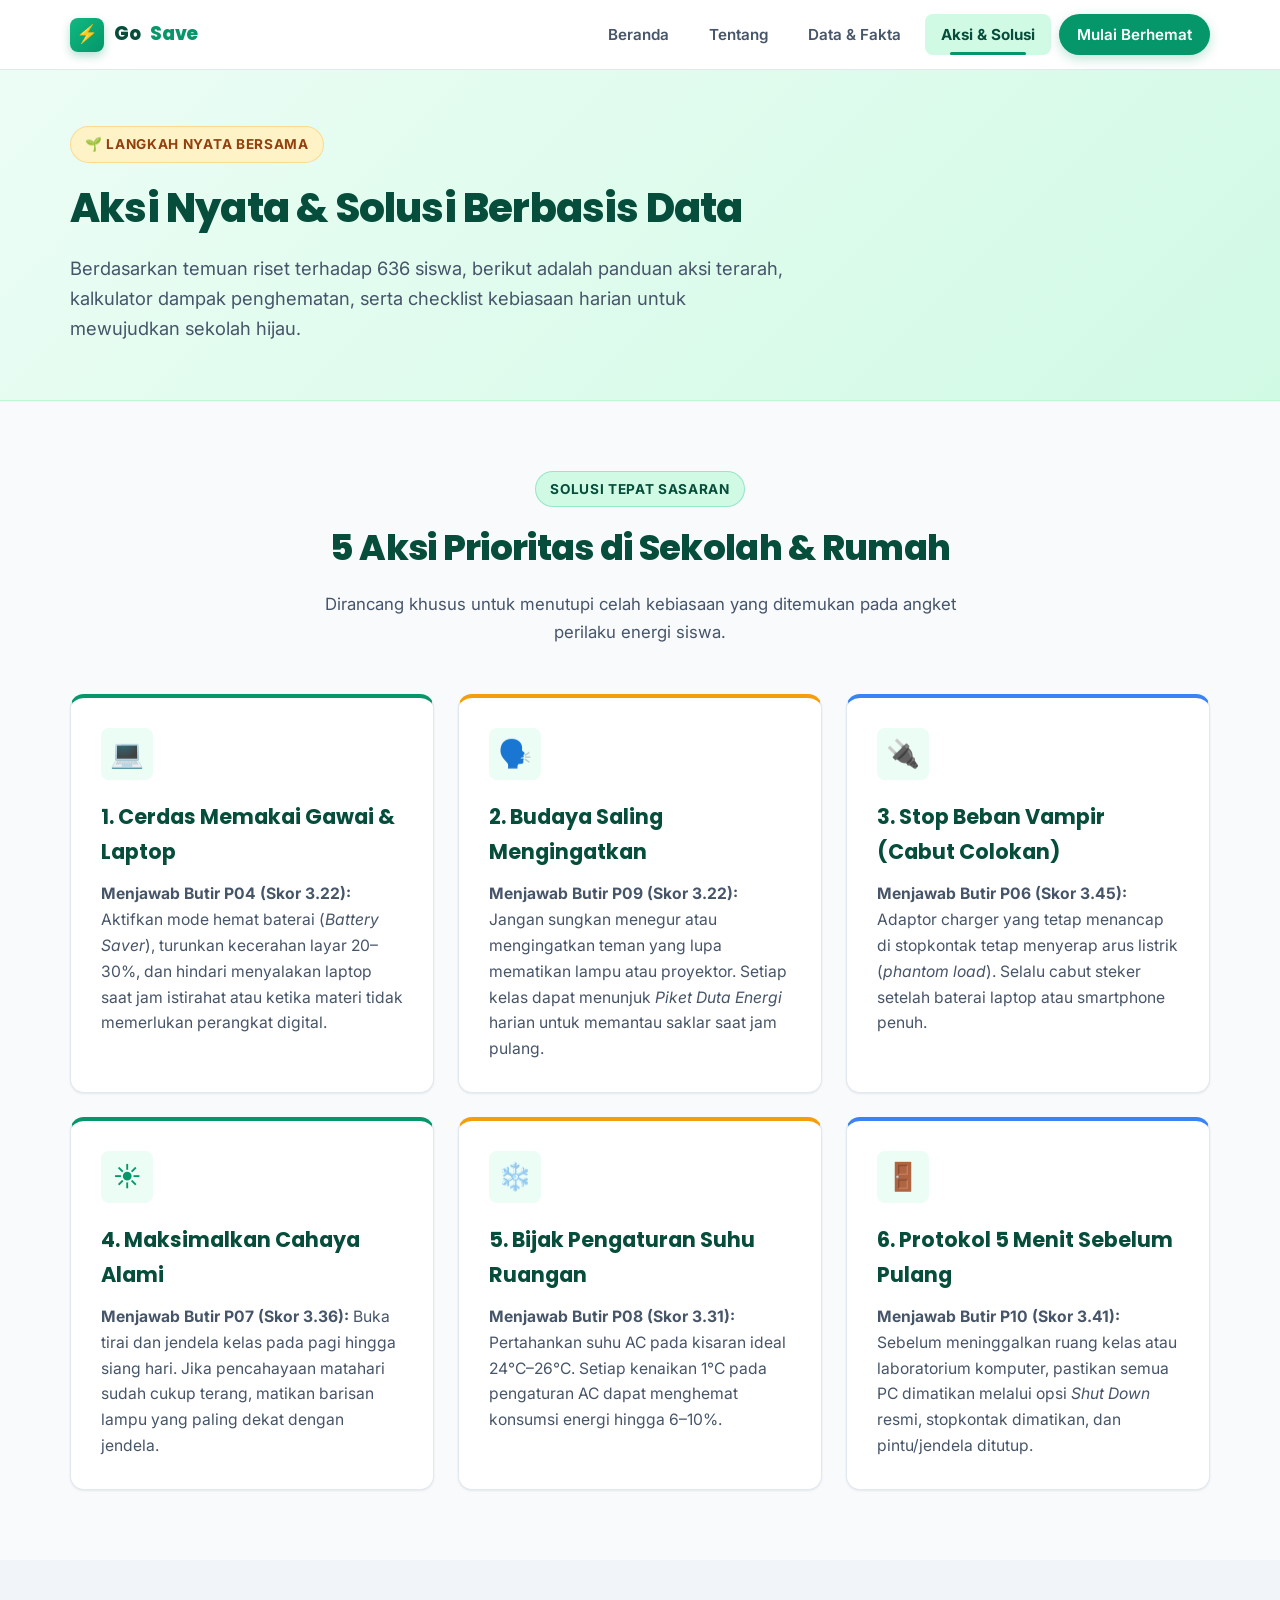
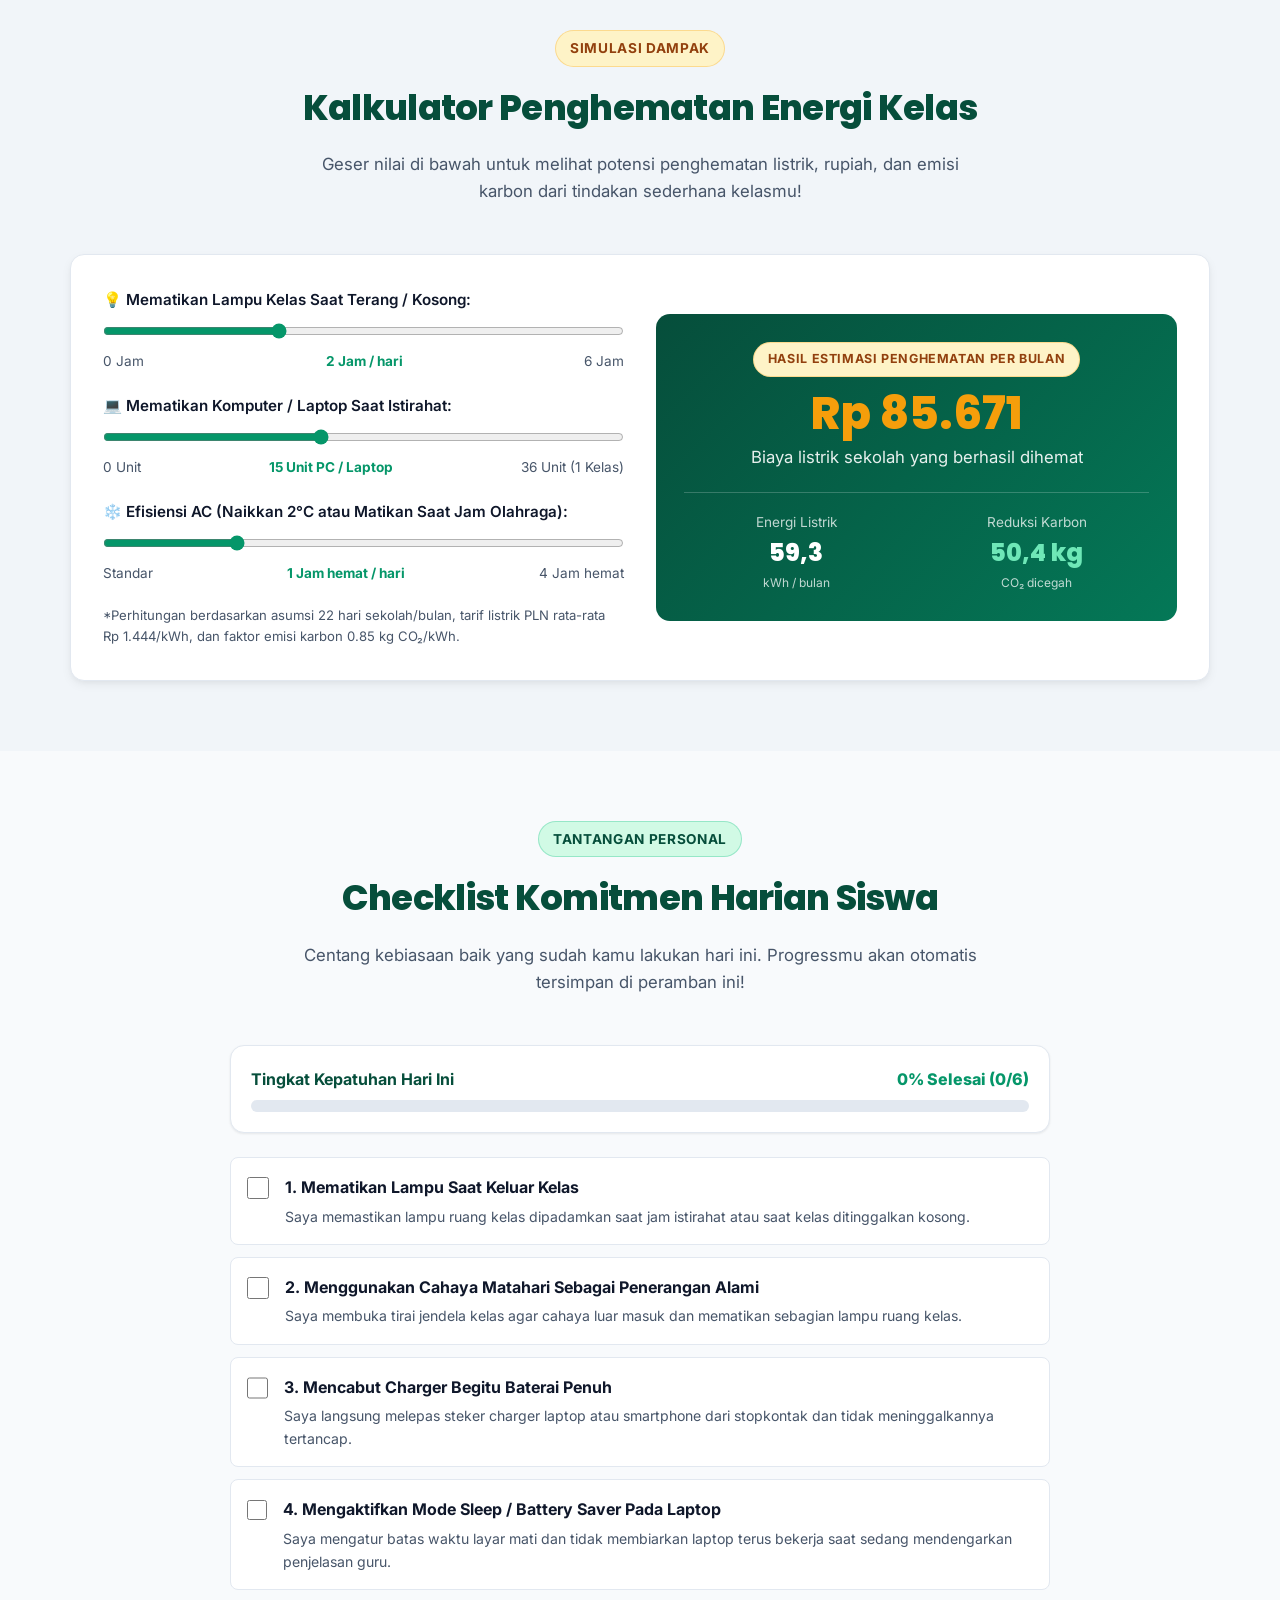
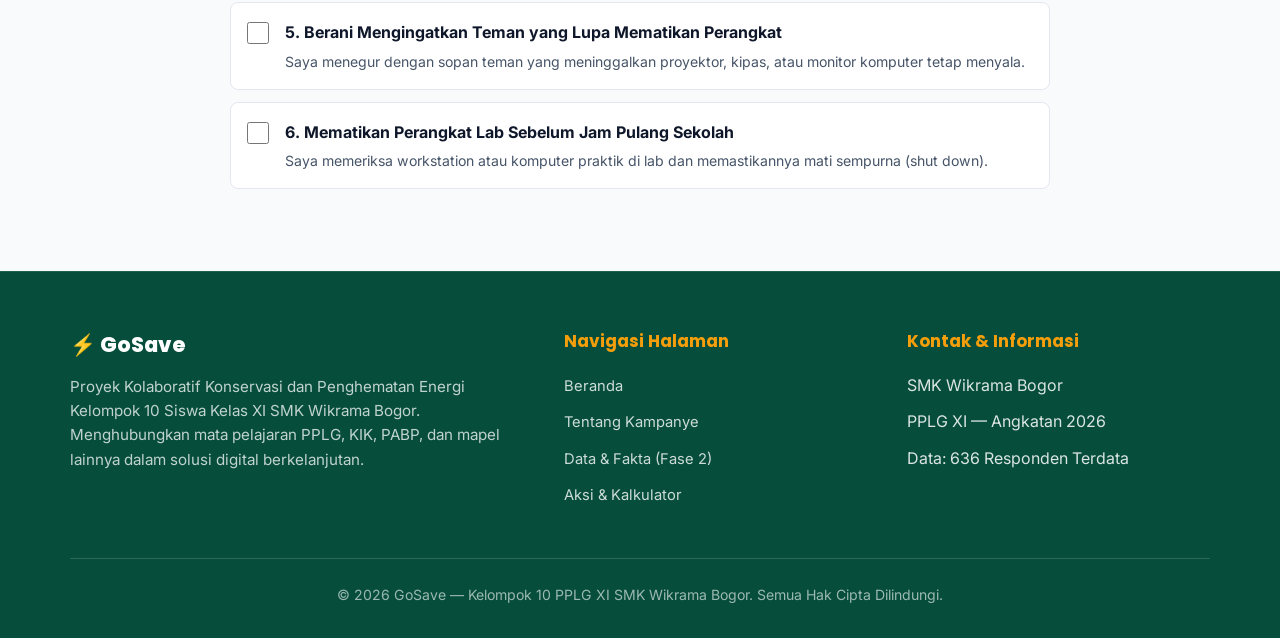
==== commit 718e09dc: "update branding to GoSave - Kelompok 10" ====
--- a/aksi.html
+++ b/aksi.html
@@ -3,7 +3,7 @@
 <head>
   <meta charset="UTF-8" />
   <meta name="viewport" content="width=device-width, initial-scale=1.0" />
-  <title>Aksi & Solusi Nyata | Kelas Hemat Energi</title>
+  <title>Aksi & Solusi Nyata | GoSave</title>
   <link rel="stylesheet" href="css/style.css" />
   <link rel="preconnect" href="https://fonts.googleapis.com" />
   <link rel="preconnect" href="https://fonts.gstatic.com" crossorigin />
@@ -15,7 +15,7 @@
     <div class="container navbar-inner">
       <a href="index.html" class="logo">
         <span class="logo-badge">⚡</span>
-        Kelas Hemat <span>Energi</span>
+        Go<span>Save</span>
       </a>
 
       <button class="menu-toggle" id="menuToggle" aria-label="Buka navigasi" aria-expanded="false">☰</button>
@@ -264,9 +264,9 @@
     <div class="container">
       <div class="footer-grid">
         <div class="footer-brand">
-          <h3>⚡ Kelas Hemat Energi</h3>
+          <h3>⚡ GoSave</h3>
           <p>
-            Proyek Kolaboratif Konservasi dan Penghematan Energi Siswa Kelas XI SMK Wikrama Bogor.
+            Proyek Kolaboratif Konservasi dan Penghematan Energi Kelompok 10 Siswa Kelas XI SMK Wikrama Bogor.
             Menghubungkan mata pelajaran PPLG, KIK, PABP, dan mapel lainnya dalam solusi digital berkelanjutan.
           </p>
         </div>
@@ -292,7 +292,7 @@
       </div>
 
       <div class="footer-bottom">
-        <p>&copy; 2026 Kelas Hemat Energi — Proyek Kolaboratif PPLG XI. Semua Hak Cipta Dilindungi.</p>
+        <p>&copy; 2026 GoSave — Kelompok 10 PPLG XI SMK Wikrama Bogor. Semua Hak Cipta Dilindungi.</p>
       </div>
     </div>
   </footer>
